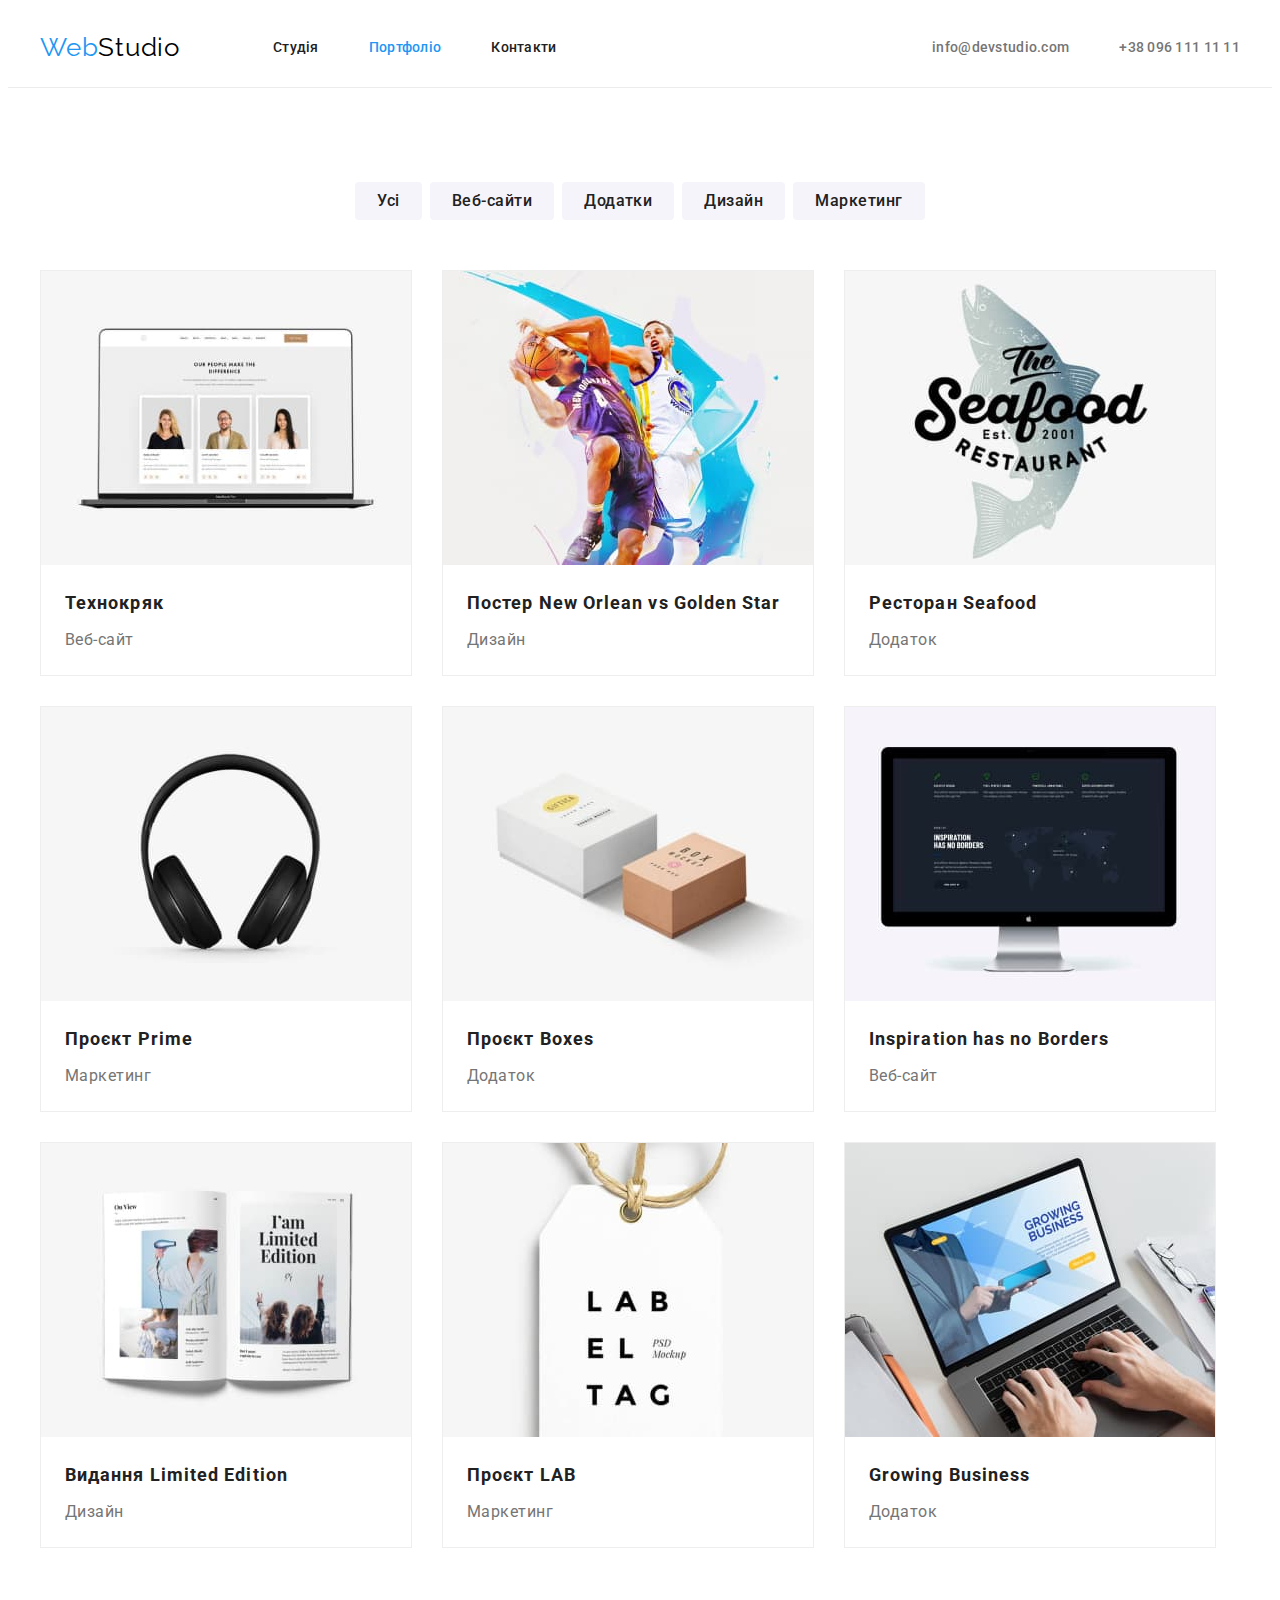
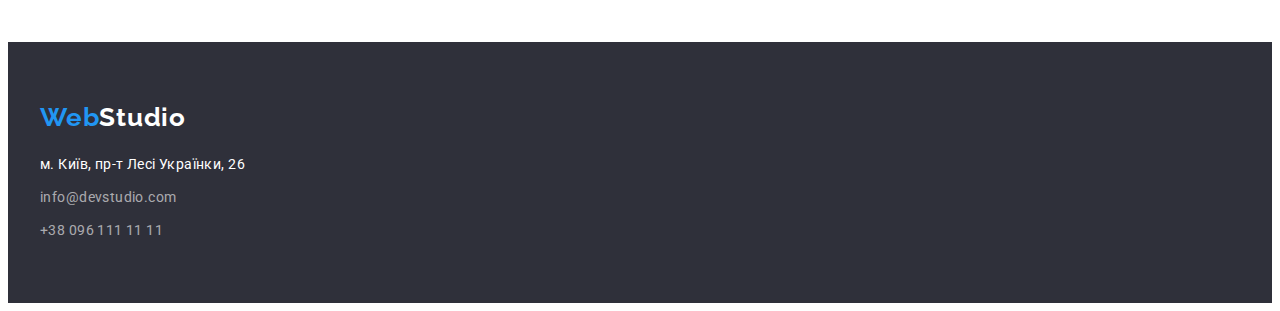
==== portfolio.html @ cc6347a6 "add" ====
<!DOCTYPE html>
<html lang="uk">

<head>
    <meta charset="UTF-8">
    <meta http-equiv="X-UA-Compatible" content="IE=edge">
    <meta name="viewport" content="width=device-width, initial-scale=1.0">
    <title>WebStudio</title>
    <link rel="preconnect" href="https://fonts.googleapis.com">
    <link rel="preconnect" href="https://fonts.gstatic.com" crossorigin>
    <link
        href="https://fonts.googleapis.com/css2?family=Raleway:wght@700;900&family=Roboto:wght@400;500;700;900&display=swap"
        rel="stylesheet">
    <link rel="stylesheet" href="https://cdnjs.cloudflare.com/ajax/libs/modern-normalize/1.1.0/modern-normalize.min.css"
        integrity="sha512-wpPYUAdjBVSE4KJnH1VR1HeZfpl1ub8YT/NKx4PuQ5NmX2tKuGu6U/JRp5y+Y8XG2tV+wKQpNHVUX03MfMFn9Q=="
        crossorigin="anonymous" referrerpolicy="no-referrer">
    <link rel="stylesheet" href="./css/styles.css">
</head>

<body>
    <header class="header">
        <div class="container header-container">
            <nav class="header-nav">
                <a class="header-logo" href="./index.html"><span class="web-logo">Web</span>Studio</a>
                <ul class="header-list">
                    <li class="header-item">
                        <a class="header-link" href="./index.html">Студія</a>
                    </li>
                    <li class="header-item">
                        <a class="header-link current" href="./portfolio.html">Портфоліо</a>
                    </li>
                    <li class="header-item">
                        <a class="header-link" href="">Контакти</a>
                    </li>
                </ul>
            </nav>
            <ul class="header-list header-connect">
                <li class="header-item">
                    <a class="header-contact" href="mailto:info@devstudio.com">info@devstudio.com</a>
                </li>
                <li class="header-item">
                    <a class="header-contact" href="tel:+380961111111">+38 096 111 11 11</a>
                </li>
            </ul>
        </div>
    </header>
    <main class="main">
        <section class="filter section">
            <div class="container">
                <h1 class="galery-title">Галерея наших проектів</h1>
                <ul class="filter-list">
                    <li class="filter-item">
                        <button class="filter-btn" type="button">Усі</button>
                    </li>
                    <li class="filter-item">
                        <button class="filter-btn" type="button">Веб-сайти</button>
                    </li>
                    <li class="filter-item">
                        <button class="filter-btn" type="button">Додатки</button>
                    </li>
                    <li class="filter-item">
                        <button class="filter-btn" type="button">Дизайн</button>
                    </li>
                    <li class="filter-item">
                        <button class="filter-btn" type="button">Маркетинг</button>
                    </li>
                </ul>
                <ul class="galery-list section-gap">
                    <li class="galery-item">
                        <img src="./images/tehno.jpg" alt="Сайт технокряк" width="370" height="294">
                        <div class="card-padding">
                            <h3 class="galery-card">Технокряк</h3>
                            <p class="galery-text">Веб-сайт</p>
                        </div>
                    </li>
                    <li class="galery-item">
                        <img src="./images/poster.jpg" alt="Дизайн постер" width="370" height="294">
                        <div class="card-padding">
                            <h3 class="galery-card">Постер New Orlean vs Golden Star</h3>
                            <p class="galery-text">Дизайн</p>
                        </div>
                    </li>
                    <li class="galery-item">
                        <img src="./images/restoran.jpg" alt="Додаток Ресторан" width="370" height="294">
                        <div class="card-padding">
                            <h3 class="galery-card">Ресторан Seafood</h3>
                            <p class="galery-text">Додаток</p>
                        </div>
                    </li>
                    <li class="galery-item">
                        <img src="./images/prime.jpg" alt="Маркетинг прайм" width="370" height="294">
                        <div class="card-padding">
                            <h3 class="galery-card">Проєкт Prime</h3>
                            <p class="galery-text">Маркетинг</p>
                        </div>
                    </li>
                    <li class="galery-item">
                        <img src="./images/boxes.jpg" alt="Додаток Бокс" width="370" height="294">
                        <div class="card-padding">
                            <h3 class="galery-card">Проєкт Boxes</h3>
                            <p class="galery-text">Додаток</p>
                        </div>
                    </li>
                    <li class="galery-item">
                        <img src="./images/inspiration.jpg" alt="Сайт без меж" width="370" height="294">
                        <div class="card-padding">
                            <h3 class="galery-card">Inspiration has no Borders</h3>
                            <p class="galery-text">Веб-сайт</p>
                        </div>
                    </li>
                    <li class="galery-item">
                        <img src="./images/limited.jpg" alt="Дизайн видання обмежена колекція" width="370" height="294">
                        <div class="card-padding">
                            <h3 class="galery-card">Видання Limited Edition</h3>
                            <p class="galery-text">Дизайн</p>
                        </div>
                    </li>
                    <li class="galery-item">
                        <img src="./images/lab.jpg" alt="Маркетинг прроекту ЛАБ" width="370" height="294">
                        <div class="card-padding">
                            <h3 class="galery-card">Проєкт LAB</h3>
                            <p class="galery-text">Маркетинг</p>
                        </div>
                    </li>
                    <li class="galery-item">
                        <img src="./images/business.jpg" alt="Бізнес додаток" width="370" height="294">
                        <div class="card-padding">
                            <h3 class="galery-card">Growing Business</h3>
                            <p class="galery-text">Додаток</p>
                        </div>
                    </li>
                </ul>
            </div>
        </section>
    </main>
    <footer class="footer">
        <div class="container">
            <a class="footer-logo" href="./index.html"><span class="web-logo">Web</span>Studio</a>
            <address class="footer-address">
                <ul class="footer-list">
                    <li class="footer-item">
                        <a class="footer-link" href="https://goo.gl/maps/CPtrU1FHBa2aNyZL9" target="_blank"
                            rel="noopener noreferrer nofollow">м. Київ, пр-т Лесі Українки, 26</a>
                    </li>
                    <li class="footer-item">
                        <a class="footer-contact" href="mailto:info@devstudio.com">info@devstudio.com</a>
                    </li>
                    <li class="footer-item">
                        <a class="footer-contact" href="tel:+380961111111">+38 096 111 11 11</a>
                    </li>
                </ul>
            </address>
        </div>
    </footer>
</body>

</html>
---- css/styles.css ----
:root {
  --most-text-color: #757575;
  --tittle-text-color: #212121;
  --logo-color: #000000;
  --secondary-link-color: #2196f3;
  --bcgnd-hero-color: #2f303a;
  --main-hero-color: #ffffff;
  --bcgnd-team-color: #f5f4fa;
  --bcgnd-color: #ffffff;
  --logo-footer-color: #ffffff;
  --filter-secondary-color: #f5f4fa;
  --filter-border-color: #eeeeee;
}

body {
  font-family: "Roboto", sans-serif;
  color: var(--most-text-color);
  background: var(--bcgnd-color);
  font-size: 14px;
}

/* Reset */
p,
h1,
h2,
h3,
h4,
h5,
h6 {
  margin: 0;
}
ul,
ol {
  margin: 0;
  padding-left: 0;
}
button {
  cursor: pointer;
}
address {
  font-style: normal;
}
img {
  display: block;
  max-width: 100%;
  height: auto;
}
/* Container */

.container {
  width: 1200px;
  padding-left: 15px;
  padding-right: 15px;
  margin: 0 auto;
}
/* Header */
.section-margin {
  margin-bottom: 94px;
}
.header {
  padding-top: 24px;
  padding-bottom: 24px;
  border-bottom: 1px solid #ececec;
}
.header-list {
  display: flex;
  gap: 50px;
}
.header-nav {
  display: flex;
  align-items: center;
}
.header-container {
  display: flex;
  align-items: center;
}

.header-connect {
  margin-left: auto;
}
.header-link,
.header-contact {
  text-decoration: none;
  color: var(--tittle-text-color);
  font-weight: 500;
  line-height: 1.14;
  letter-spacing: 0.02em;
}
.header-link {
  color: var(--tittle-text-color);
}
.header-contact {
  color: var(--most-text-color);
}

.header-logo {
  text-decoration: none;
  font-family: "Raleway";
  font-size: 26px;
  line-height: 1.19;
  letter-spacing: 0.03em;

  color: var(--logo-color);
  margin-right: 93px;
}
.web-logo {
  color: var(--secondary-link-color);
}

.header-item {
  list-style: none;
}

.header-contact:hover,
.header-contact:focus {
  color: var(--secondary-link-color);
}
.header-link:hover,
.header-link:focus {
  color: var(--secondary-link-color);
}
.current {
  color: var(--secondary-link-color);
}
/* Main */
/* Hero sections */
.section {
  padding-top: 94px;
  padding-bottom: 94px;
}
.hero {
  background: var(--bcgnd-hero-color);
  color: var(--main-hero-color);
  padding-top: 200px;
  padding-bottom: 200px;
}
.hero-title {
  width: 696px;
  font-weight: 900;
  font-size: 44px;
  line-height: 1.36;
  text-align: center;
  letter-spacing: 0.06em;
  text-transform: uppercase;
  margin-right: auto;
  margin-bottom: 30px;
  margin-left: auto;
}
.hero-btn {
  color: var(--main-hero-color);
  background-color: var(--secondary-link-color);
  font-family: inherit;
  font-weight: 700;
  font-size: 16px;
  line-height: 1.88;
  letter-spacing: 0.06em;
  box-shadow: 0px 4px 4px rgba(0, 0, 0, 0.15);
  border-radius: 4px;
  border: none;
  width: 216px;
  height: 50px;
  text-align: center;
  margin: 0 auto;
  display: block;
}
/* Features sections */
.section-gap {
  display: flex;
  gap: 30px;
}
.features-main-title {
  position: absolute;
  white-space: nowrap;
  width: 1px;
  height: 1px;
  overflow: hidden;
  border: 0;
  padding: 0;
  clip: rect(0 0 0 0);
  clip-path: inset(50%);
  margin: -1px;
}
.features-item {
  list-style: none;
  width: 270px;
}
.features-title {
  font-size: 14px;
  line-height: 1.14;
  letter-spacing: 0.03em;
  text-transform: uppercase;
  color: var(--tittle-text-color);
  margin-bottom: 10px;
}
.features-text {
  line-height: 1.71;
  letter-spacing: 0.03em;
}
.features {
  padding-bottom: 0;
}
/* Development sections */
.development {
}
.section-title {
  margin-bottom: 50px;
  font-size: 36px;
  line-height: 1.17;
  text-align: center;
  letter-spacing: 0.03em;
  color: var(--tittle-text-color);
}
.development-item {
  list-style: none;
}
/* Team sections */

.team {
  background: var(--bcgnd-team-color);
}
.team-img {
  margin-bottom: 30px;
}
.team-item {
  list-style: none;
  background: var(--bcgnd-color);
  box-shadow: 0px 1px 3px rgba(0, 0, 0, 0.12), 0px 1px 1px rgba(0, 0, 0, 0.14),
    0px 2px 1px rgba(0, 0, 0, 0.2);
  border-radius: 0px 0px 4px 4px;
  padding-bottom: 30px;
}
.team-name {
  font-weight: 500;
  font-size: 16px;
  line-height: 1.19;
  text-align: center;
  letter-spacing: 0.03em;
  color: var(--tittle-text-color);
  margin-bottom: 10px;
}
.team-text {
  font-size: 16px;
  line-height: 1.19;
  text-align: center;
  letter-spacing: 0.03em;
}
/* Footer */
.footer {
  background: var(--bcgnd-hero-color);
  padding-top: 60px;
  padding-bottom: 60px;
}

.footer-logo {
  text-decoration: none;
  font-family: "Raleway";
  font-weight: 700;
  font-size: 26px;
  line-height: 1.19;
  letter-spacing: 0.03em;
  color: var(--logo-footer-color);
  margin-bottom: 20px;
  display: block;
}
.footer-item {
  list-style: none;
}
.footer-item:not(:last-child) {
  margin-bottom: 9px;
}
.footer-link,
.footer-contact {
  text-decoration: none;
  line-height: 1.71;
  letter-spacing: 0.03em;
}
.footer-link {
  color: var(--main-hero-color);
}
.footer-contact {
  color: rgba(255, 255, 255, 0.6);
}
.footer-contact:hover,
.footer-contact:focus {
  color: var(--secondary-link-color);
}
/* Portfolio */
.filter-list {
  display: flex;
  margin-bottom: 50px;
  gap: 8px;
  justify-content: center;
}

.filter-item {
  list-style: none;
}
.filter-btn {
  font-family: inherit;
  font-weight: 500;
  font-size: 16px;
  line-height: 1.62;
  text-align: center;
  letter-spacing: 0.03em;
  color: var(--tittle-text-color);

  background: var(--filter-secondary-color);
  border-radius: 4px;
  border: none;
  cursor: pointer;

  padding: 6px 22px;
}
.filter-btn:focus,
.filter-btn:hover {
  color: var(--main-hero-color);

  background: var(--secondary-link-color);
  box-shadow: 0px 3px 1px rgba(0, 0, 0, 0.1), 0px 1px 2px rgba(0, 0, 0, 0.08),
    0px 2px 2px rgba(0, 0, 0, 0.12);
  border-radius: 4px;
  border: none;
}
.galery-title {
  position: absolute;
  white-space: nowrap;
  width: 1px;
  height: 1px;
  overflow: hidden;
  border: 0;
  padding: 0;
  clip: rect(0 0 0 0);
  clip-path: inset(50%);
  margin: -1px;
}
.galery-list {
  flex-wrap: wrap;
}
.card-padding {
  padding: 20px 24px;
}
.galery-item {
  width: 370px;
  list-style: none;
  border: 1px solid var(--filter-border-color);
}
.galery-card {
  font-size: 18px;
  line-height: 2;
  letter-spacing: 0.06em;

  color: var(--tittle-text-color);
  margin-bottom: 4px;
}
.galery-text {
  font-size: 16px;
  line-height: 1.88;
  letter-spacing: 0.03em;
}
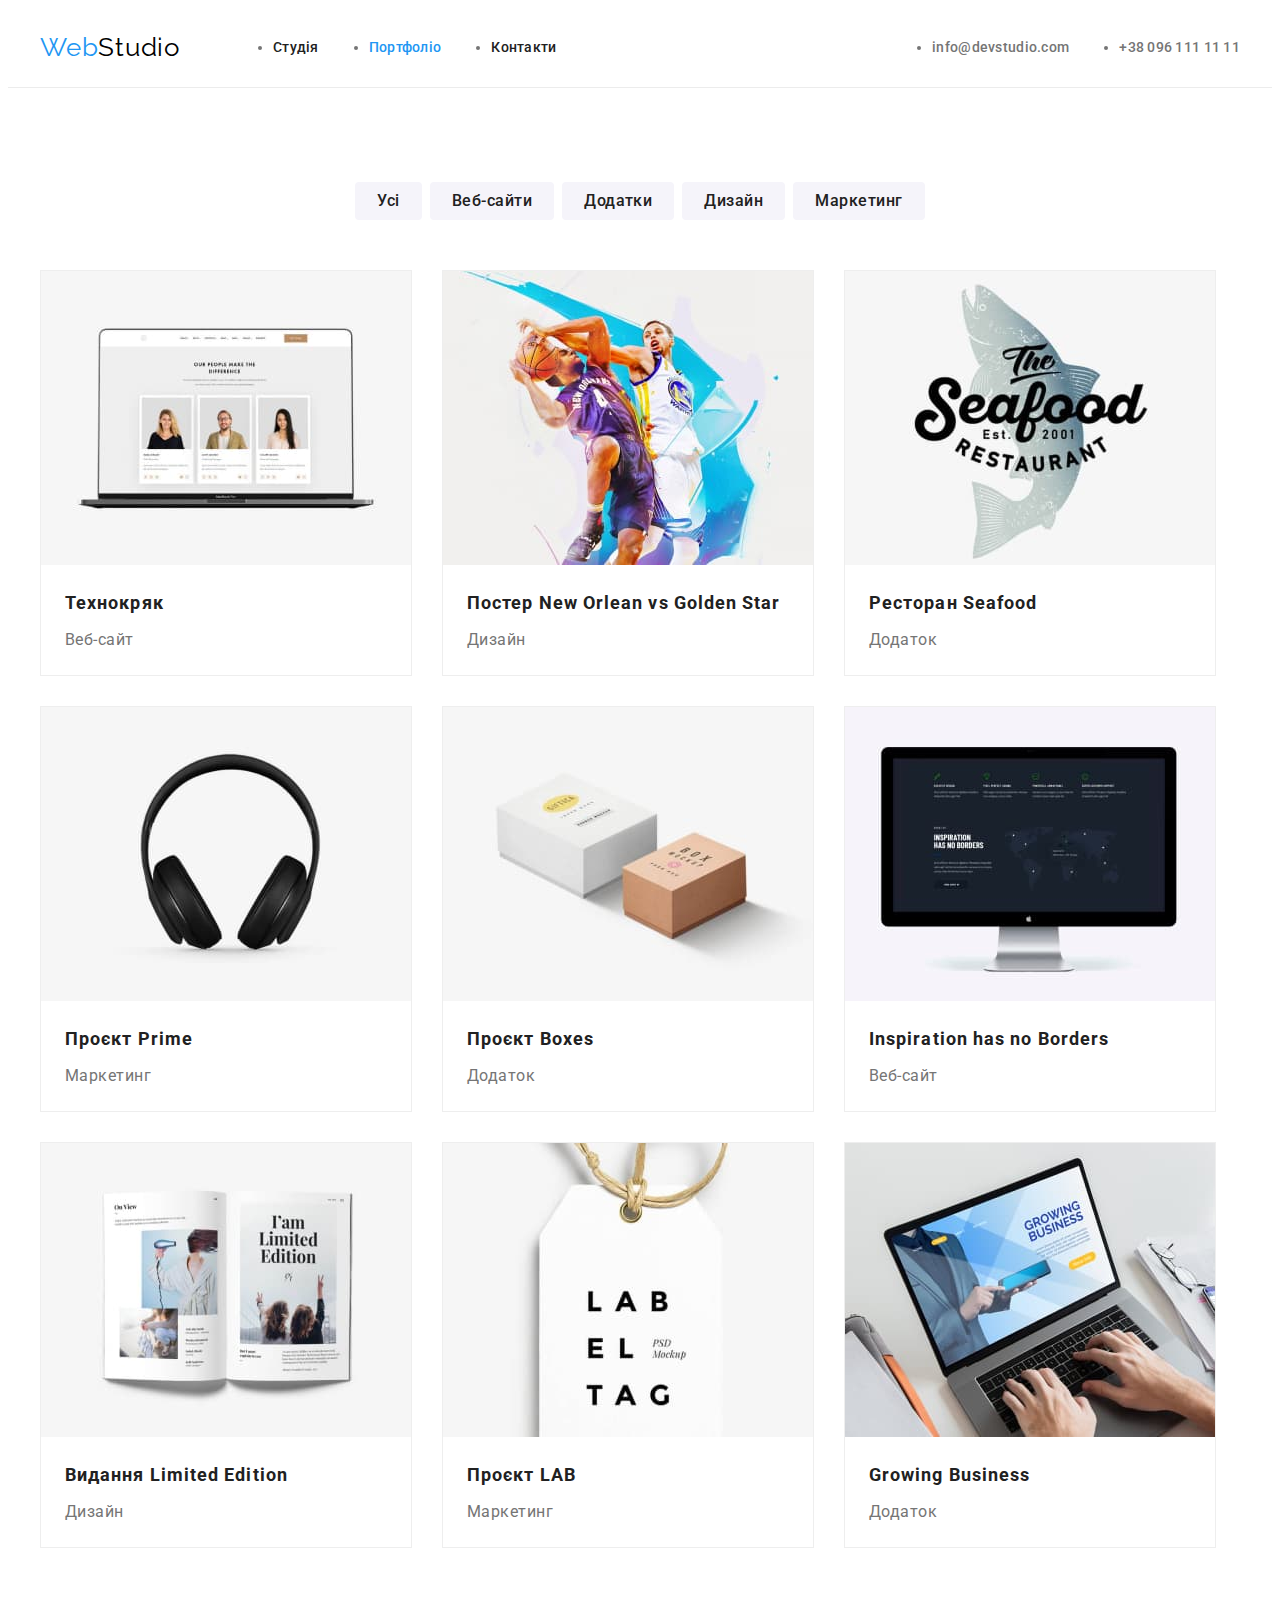
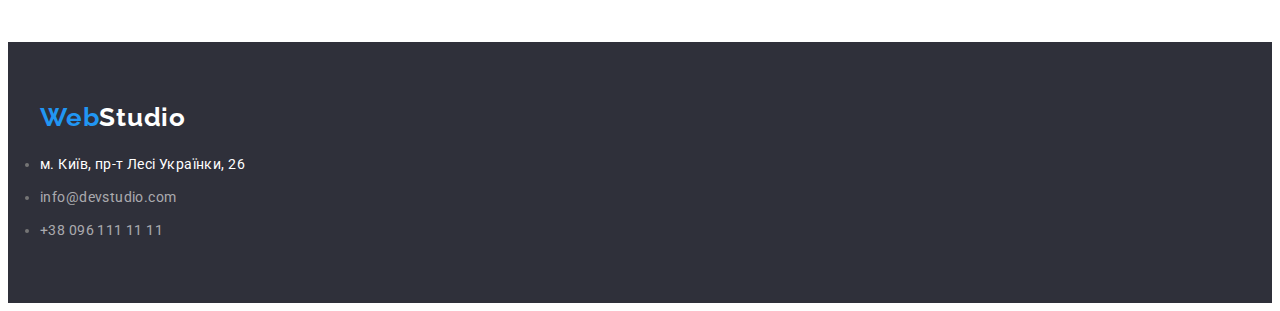
==== commit af5a06a1: "add social" ====
--- a/portfolio.html
+++ b/portfolio.html
@@ -49,80 +49,80 @@
             <div class="container">
                 <h1 class="galery-title">Галерея наших проектів</h1>
                 <ul class="filter-list">
-                    <li class="filter-item">
+                    <li class="filter-item list">
                         <button class="filter-btn" type="button">Усі</button>
                     </li>
-                    <li class="filter-item">
+                    <li class="filter-item list">
                         <button class="filter-btn" type="button">Веб-сайти</button>
                     </li>
-                    <li class="filter-item">
+                    <li class="filter-item list">
                         <button class="filter-btn" type="button">Додатки</button>
                     </li>
-                    <li class="filter-item">
+                    <li class="filter-item list">
                         <button class="filter-btn" type="button">Дизайн</button>
                     </li>
-                    <li class="filter-item">
+                    <li class="filter-item list">
                         <button class="filter-btn" type="button">Маркетинг</button>
                     </li>
                 </ul>
                 <ul class="galery-list section-gap">
-                    <li class="galery-item">
+                    <li class="galery-item list">
                         <img src="./images/tehno.jpg" alt="Сайт технокряк" width="370" height="294">
                         <div class="card-padding">
                             <h3 class="galery-card">Технокряк</h3>
                             <p class="galery-text">Веб-сайт</p>
                         </div>
                     </li>
-                    <li class="galery-item">
+                    <li class="galery-item list">
                         <img src="./images/poster.jpg" alt="Дизайн постер" width="370" height="294">
                         <div class="card-padding">
                             <h3 class="galery-card">Постер New Orlean vs Golden Star</h3>
                             <p class="galery-text">Дизайн</p>
                         </div>
                     </li>
-                    <li class="galery-item">
+                    <li class="galery-item list">
                         <img src="./images/restoran.jpg" alt="Додаток Ресторан" width="370" height="294">
                         <div class="card-padding">
                             <h3 class="galery-card">Ресторан Seafood</h3>
                             <p class="galery-text">Додаток</p>
                         </div>
                     </li>
-                    <li class="galery-item">
+                    <li class="galery-item list">
                         <img src="./images/prime.jpg" alt="Маркетинг прайм" width="370" height="294">
                         <div class="card-padding">
                             <h3 class="galery-card">Проєкт Prime</h3>
                             <p class="galery-text">Маркетинг</p>
                         </div>
                     </li>
-                    <li class="galery-item">
+                    <li class="galery-item list">
                         <img src="./images/boxes.jpg" alt="Додаток Бокс" width="370" height="294">
                         <div class="card-padding">
                             <h3 class="galery-card">Проєкт Boxes</h3>
                             <p class="galery-text">Додаток</p>
                         </div>
                     </li>
-                    <li class="galery-item">
+                    <li class="galery-item list">
                         <img src="./images/inspiration.jpg" alt="Сайт без меж" width="370" height="294">
                         <div class="card-padding">
                             <h3 class="galery-card">Inspiration has no Borders</h3>
                             <p class="galery-text">Веб-сайт</p>
                         </div>
                     </li>
-                    <li class="galery-item">
+                    <li class="galery-item list">
                         <img src="./images/limited.jpg" alt="Дизайн видання обмежена колекція" width="370" height="294">
                         <div class="card-padding">
                             <h3 class="galery-card">Видання Limited Edition</h3>
                             <p class="galery-text">Дизайн</p>
                         </div>
                     </li>
-                    <li class="galery-item">
+                    <li class="galery-item list">
                         <img src="./images/lab.jpg" alt="Маркетинг прроекту ЛАБ" width="370" height="294">
                         <div class="card-padding">
                             <h3 class="galery-card">Проєкт LAB</h3>
                             <p class="galery-text">Маркетинг</p>
                         </div>
                     </li>
-                    <li class="galery-item">
+                    <li class="galery-item list">
                         <img src="./images/business.jpg" alt="Бізнес додаток" width="370" height="294">
                         <div class="card-padding">
                             <h3 class="galery-card">Growing Business</h3>
--- a/css/styles.css
+++ b/css/styles.css
@@ -15,7 +15,7 @@
 body {
   font-family: "Roboto", sans-serif;
   color: var(--most-text-color);
-  background: var(--bcgnd-color);
+  background-color: var(--bcgnd-color);
   font-size: 14px;
 }
 
@@ -45,6 +45,9 @@
   max-width: 100%;
   height: auto;
 }
+.list {
+  list-style: none;
+}
 /* Container */
 
 .container {
@@ -92,7 +95,10 @@
 .header-contact {
   color: var(--most-text-color);
 }
-
+.header-icon {
+  margin-right: 10px;
+  fill: currentColor;
+}
 .header-logo {
   text-decoration: none;
   font-family: "Raleway";
@@ -107,13 +113,10 @@
   color: var(--secondary-link-color);
 }
 
-.header-item {
-  list-style: none;
-}
-
 .header-contact:hover,
 .header-contact:focus {
   color: var(--secondary-link-color);
+  fill: var(--secondary-link-color);
 }
 .header-link:hover,
 .header-link:focus {
@@ -129,10 +132,24 @@
   padding-bottom: 94px;
 }
 .hero {
-  background: var(--bcgnd-hero-color);
+  background-color: #c4c4c4;
   color: var(--main-hero-color);
   padding-top: 200px;
   padding-bottom: 200px;
+}
+.overlay {
+  max-width: 1600px;
+  height: 600px;
+  margin-left: auto;
+  margin-right: auto;
+  background-image: linear-gradient(
+      rgba(47, 48, 58, 0.4),
+      rgba(47, 48, 58, 0.4)
+    ),
+    url("../images/hero.jpg");
+  background-repeat: no-repeat;
+  background-size: contain;
+  background-position: center;
 }
 .hero-title {
   width: 696px;
@@ -180,8 +197,17 @@
   clip-path: inset(50%);
   margin: -1px;
 }
+.features-icon {
+  display: flex;
+  width: 270px;
+  height: 120px;
+  background-color: #f5f4fa;
+  border-radius: 4px;
+  margin-bottom: 30px;
+  padding: 25px 100px;
+}
+
 .features-item {
-  list-style: none;
   width: 270px;
 }
 .features-title {
@@ -210,20 +236,17 @@
   letter-spacing: 0.03em;
   color: var(--tittle-text-color);
 }
-.development-item {
-  list-style: none;
-}
+
 /* Team sections */
 
 .team {
-  background: var(--bcgnd-team-color);
+  background-color: var(--bcgnd-team-color);
 }
 .team-img {
   margin-bottom: 30px;
 }
 .team-item {
-  list-style: none;
-  background: var(--bcgnd-color);
+  background-color: var(--bcgnd-color);
   box-shadow: 0px 1px 3px rgba(0, 0, 0, 0.12), 0px 1px 1px rgba(0, 0, 0, 0.14),
     0px 2px 1px rgba(0, 0, 0, 0.2);
   border-radius: 0px 0px 4px 4px;
@@ -243,10 +266,39 @@
   line-height: 1.19;
   text-align: center;
   letter-spacing: 0.03em;
-}
+  margin-bottom: 16px;
+}
+.team-social-list {
+  display: flex;
+  align-items: center;
+  width: 206px;
+  column-gap: 10px;
+  margin: 0 auto;
+  cursor: pointer;
+}
+.team-link {
+  fill: #afb1b8;
+  padding: 12px 12px;
+}
+
+.team-link:hover,
+.team-link:focus {
+  fill: var(--main-hero-color);
+}
+.team-social-item:hover,
+.team-social-item:focus {
+  background-color: var(--secondary-link-color);
+}
+.team-social-item {
+  border-radius: 50%;
+  width: 44px;
+  height: 44px;
+  padding: 12px 12px;
+}
+
 /* Footer */
 .footer {
-  background: var(--bcgnd-hero-color);
+  background-color: var(--bcgnd-hero-color);
   padding-top: 60px;
   padding-bottom: 60px;
 }
@@ -262,9 +314,6 @@
   margin-bottom: 20px;
   display: block;
 }
-.footer-item {
-  list-style: none;
-}
 .footer-item:not(:last-child) {
   margin-bottom: 9px;
 }
@@ -292,9 +341,6 @@
   justify-content: center;
 }
 
-.filter-item {
-  list-style: none;
-}
 .filter-btn {
   font-family: inherit;
   font-weight: 500;
@@ -304,7 +350,7 @@
   letter-spacing: 0.03em;
   color: var(--tittle-text-color);
 
-  background: var(--filter-secondary-color);
+  background-color: var(--filter-secondary-color);
   border-radius: 4px;
   border: none;
   cursor: pointer;
@@ -315,7 +361,7 @@
 .filter-btn:hover {
   color: var(--main-hero-color);
 
-  background: var(--secondary-link-color);
+  background-color: var(--secondary-link-color);
   box-shadow: 0px 3px 1px rgba(0, 0, 0, 0.1), 0px 1px 2px rgba(0, 0, 0, 0.08),
     0px 2px 2px rgba(0, 0, 0, 0.12);
   border-radius: 4px;
@@ -341,7 +387,6 @@
 }
 .galery-item {
   width: 370px;
-  list-style: none;
   border: 1px solid var(--filter-border-color);
 }
 .galery-card {
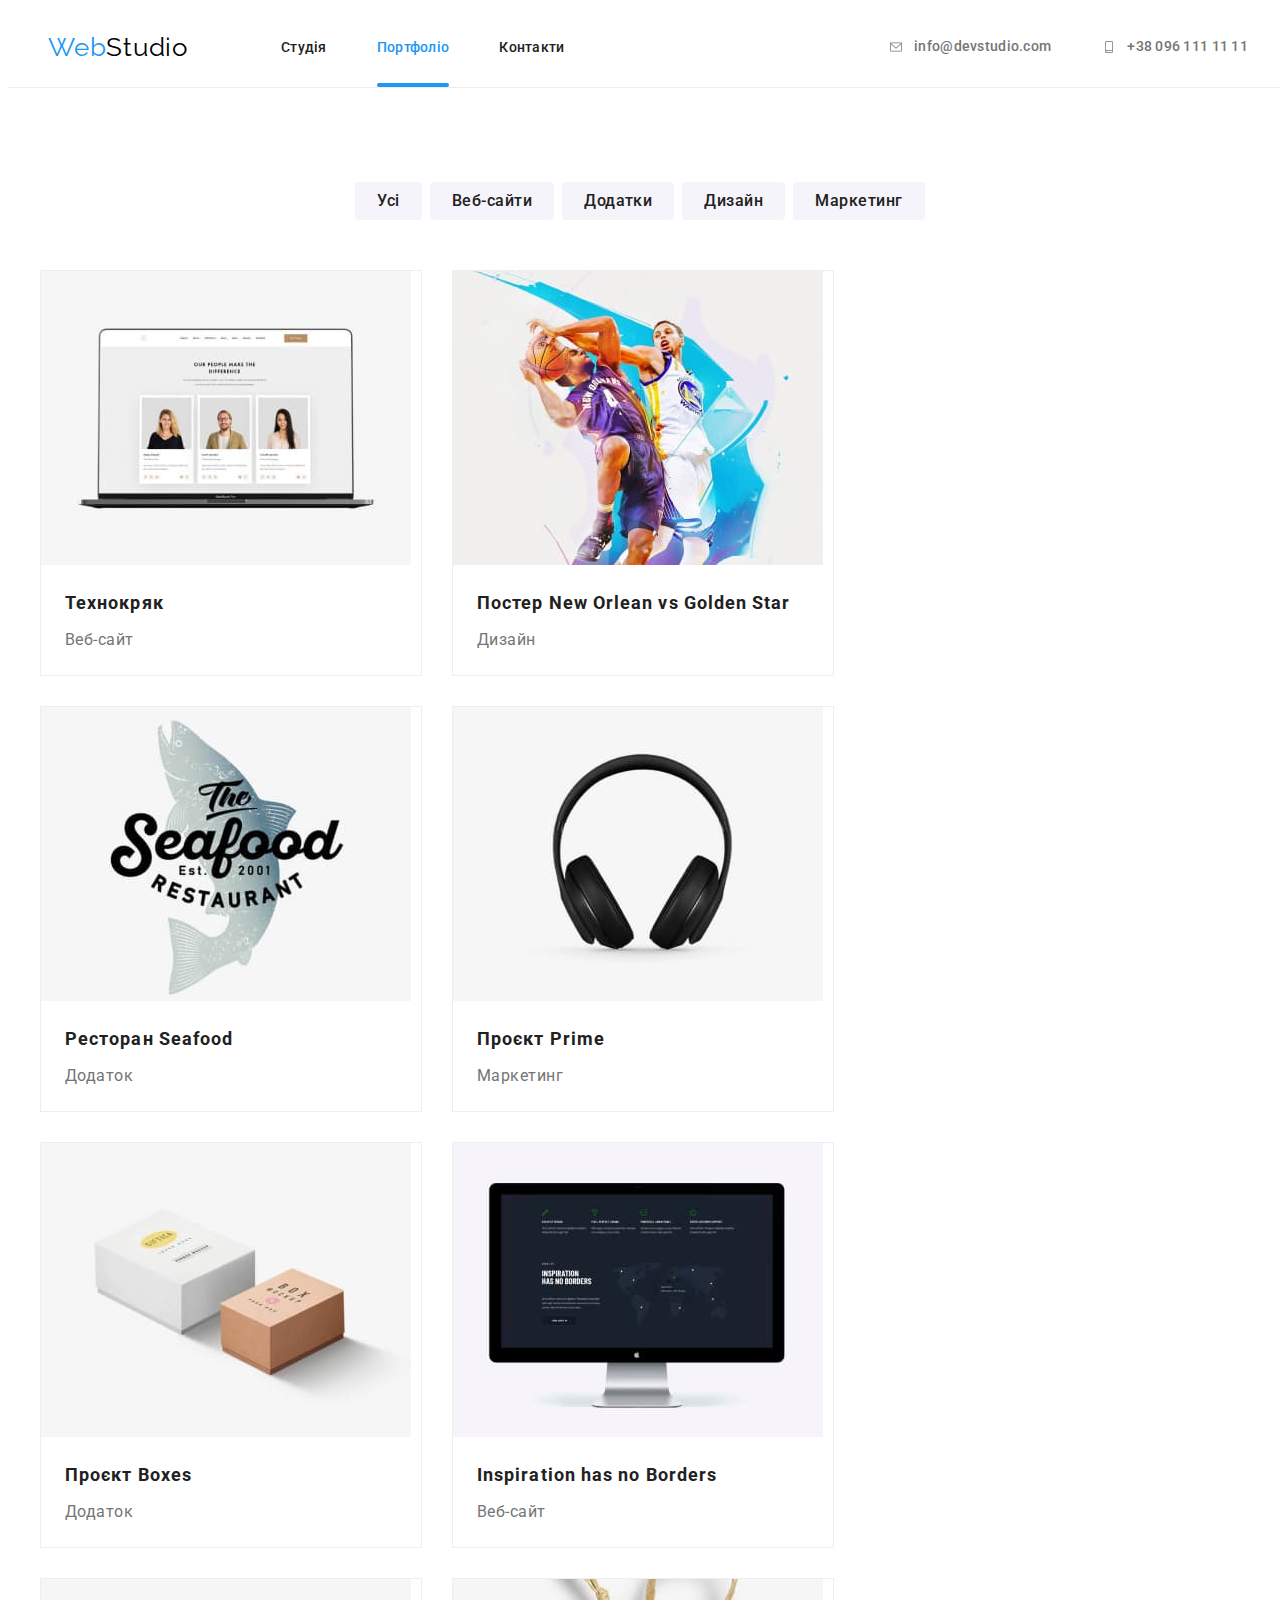
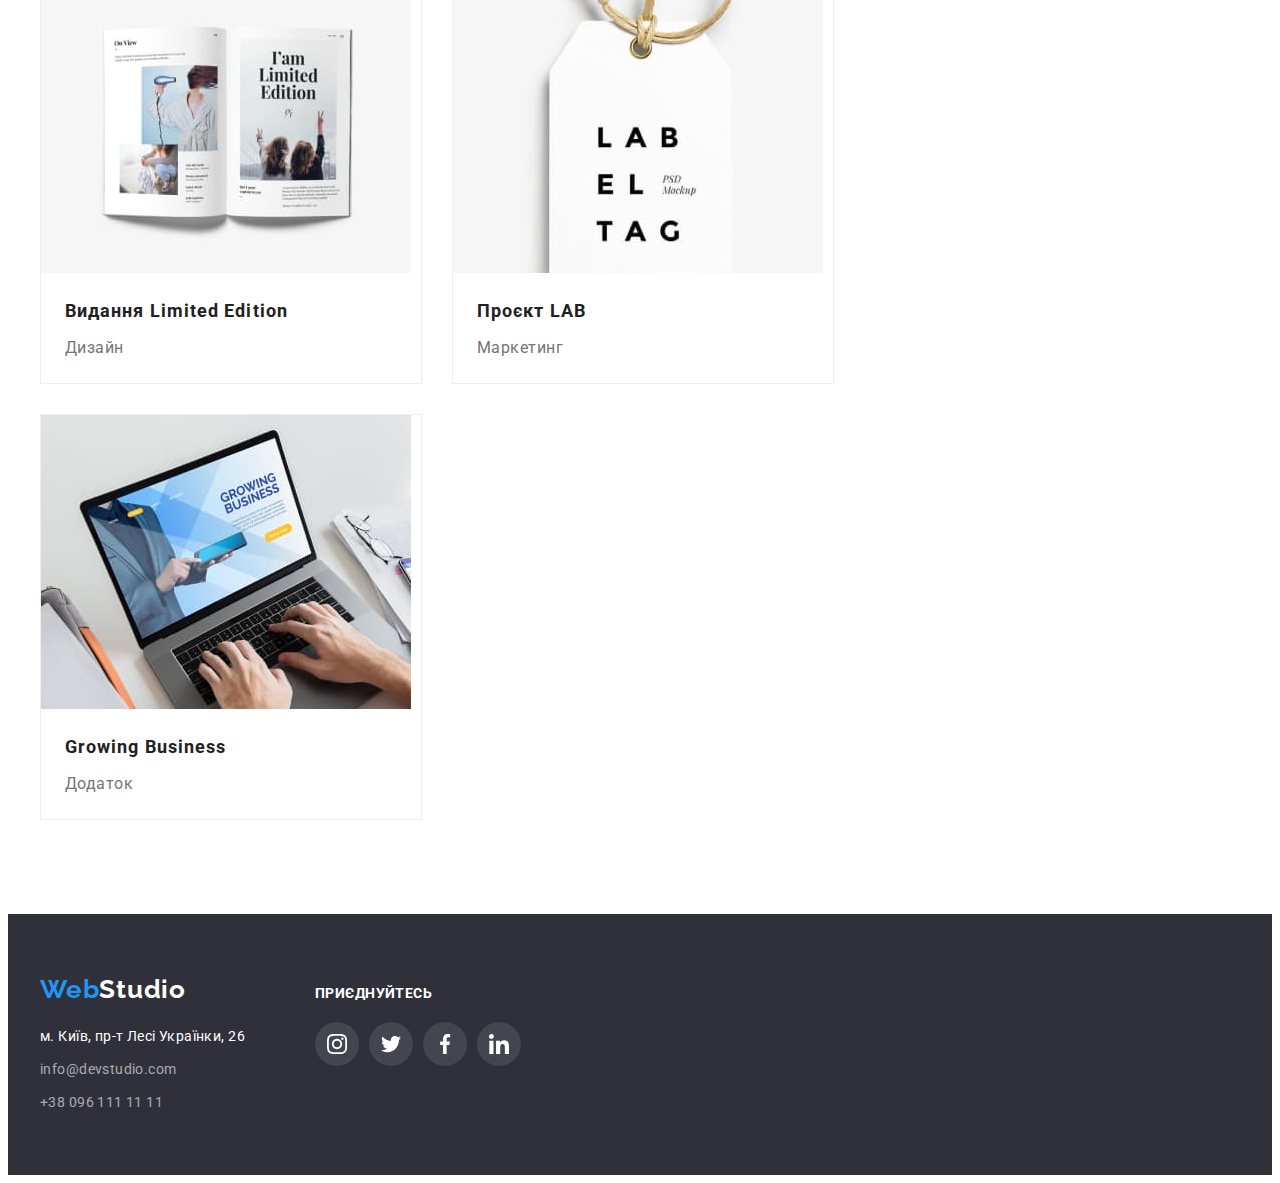
==== commit 03ae8849: "add animation" ====
--- a/portfolio.html
+++ b/portfolio.html
@@ -23,23 +23,29 @@
             <nav class="header-nav">
                 <a class="header-logo" href="./index.html"><span class="web-logo">Web</span>Studio</a>
                 <ul class="header-list">
-                    <li class="header-item">
+                    <li class="header-item list">
                         <a class="header-link" href="./index.html">Студія</a>
                     </li>
-                    <li class="header-item">
+                    <li class="header-item list">
                         <a class="header-link current" href="./portfolio.html">Портфоліо</a>
                     </li>
-                    <li class="header-item">
+                    <li class="header-item list">
                         <a class="header-link" href="">Контакти</a>
                     </li>
                 </ul>
             </nav>
             <ul class="header-list header-connect">
-                <li class="header-item">
-                    <a class="header-contact" href="mailto:info@devstudio.com">info@devstudio.com</a>
+                <li class="header-item list">
+                    <a class="header-contact header-container" href="mailto:info@devstudio.com"><svg class="header-icon"
+                            width="16" height="12">
+                            <use href="./images/icons.svg#envelope"></use>
+                        </svg>info@devstudio.com</a>
                 </li>
-                <li class="header-item">
-                    <a class="header-contact" href="tel:+380961111111">+38 096 111 11 11</a>
+                <li class="header-item list">
+                    <a class="header-contact header-container" href="tel:+380961111111"><svg class="header-icon"
+                            width="16" height="12">
+                            <use href="./images/icons.svg#smartphone"></use>
+                        </svg>+38 096 111 11 11</a>
                 </li>
             </ul>
         </div>
@@ -67,89 +73,211 @@
                 </ul>
                 <ul class="galery-list section-gap">
                     <li class="galery-item list">
-                        <img src="./images/tehno.jpg" alt="Сайт технокряк" width="370" height="294">
-                        <div class="card-padding">
-                            <h3 class="galery-card">Технокряк</h3>
-                            <p class="galery-text">Веб-сайт</p>
-                        </div>
-                    </li>
-                    <li class="galery-item list">
-                        <img src="./images/poster.jpg" alt="Дизайн постер" width="370" height="294">
-                        <div class="card-padding">
-                            <h3 class="galery-card">Постер New Orlean vs Golden Star</h3>
-                            <p class="galery-text">Дизайн</p>
-                        </div>
-                    </li>
-                    <li class="galery-item list">
-                        <img src="./images/restoran.jpg" alt="Додаток Ресторан" width="370" height="294">
-                        <div class="card-padding">
-                            <h3 class="galery-card">Ресторан Seafood</h3>
-                            <p class="galery-text">Додаток</p>
-                        </div>
-                    </li>
-                    <li class="galery-item list">
-                        <img src="./images/prime.jpg" alt="Маркетинг прайм" width="370" height="294">
-                        <div class="card-padding">
-                            <h3 class="galery-card">Проєкт Prime</h3>
-                            <p class="galery-text">Маркетинг</p>
-                        </div>
-                    </li>
-                    <li class="galery-item list">
-                        <img src="./images/boxes.jpg" alt="Додаток Бокс" width="370" height="294">
-                        <div class="card-padding">
-                            <h3 class="galery-card">Проєкт Boxes</h3>
-                            <p class="galery-text">Додаток</p>
-                        </div>
-                    </li>
-                    <li class="galery-item list">
-                        <img src="./images/inspiration.jpg" alt="Сайт без меж" width="370" height="294">
-                        <div class="card-padding">
-                            <h3 class="galery-card">Inspiration has no Borders</h3>
-                            <p class="galery-text">Веб-сайт</p>
-                        </div>
-                    </li>
-                    <li class="galery-item list">
-                        <img src="./images/limited.jpg" alt="Дизайн видання обмежена колекція" width="370" height="294">
-                        <div class="card-padding">
-                            <h3 class="galery-card">Видання Limited Edition</h3>
-                            <p class="galery-text">Дизайн</p>
-                        </div>
-                    </li>
-                    <li class="galery-item list">
-                        <img src="./images/lab.jpg" alt="Маркетинг прроекту ЛАБ" width="370" height="294">
-                        <div class="card-padding">
-                            <h3 class="galery-card">Проєкт LAB</h3>
-                            <p class="galery-text">Маркетинг</p>
-                        </div>
-                    </li>
-                    <li class="galery-item list">
-                        <img src="./images/business.jpg" alt="Бізнес додаток" width="370" height="294">
-                        <div class="card-padding">
-                            <h3 class="galery-card">Growing Business</h3>
-                            <p class="galery-text">Додаток</p>
-                        </div>
+                        <a href="" class="galary-link">
+                            <div class="galary-text-wrap">
+                                <img src="./images/tehno.jpg" alt="Сайт технокряк" width="370" height="294">
+                                <p class="galery-text">
+                                    Ресурс пропонує комплексні пропозиції з різним рівнем функціоналу та сервісів. Все
+                                    це
+                                    дозволить відвідувачу отримати
+                                    вичерпні відомості про компанію чи приватну особу.
+                                </p>
+                            </div>
+                            <div class="card-padding">
+                                <h2 class="galery-card">Технокряк</h2>
+                                <p class="galery-tittle">Веб-сайт</p>
+                            </div>
+                        </a>
+                    </li>
+                    <li class="galery-item list">
+                        <a href="" class="galary-link">
+                            <div class="galary-text-wrap">
+                                <img src="./images/poster.jpg" alt="Дизайн постер" width="370" height="294">
+                                <p class="galery-text">
+                                    Ресурс пропонує комплексні пропозиції з різним рівнем функціоналу та сервісів. Все
+                                    це
+                                    дозволить відвідувачу отримати
+                                    вичерпні відомості про компанію чи приватну особу.
+                                </p>
+                            </div>
+                            <div class="card-padding">
+                                <h2 class="galery-card">Постер New Orlean vs Golden Star</h2>
+                                <p class="galery-tittle">Дизайн</p>
+                            </div>
+                        </a>
+                    </li>
+                    <li class="galery-item list">
+                        <a href="" class="galary-link">
+                            <div class="galary-text-wrap">
+                                <img src="./images/restoran.jpg" alt="Додаток Ресторан" width="370" height="294">
+                                <p class="galery-text">
+                                    Ресурс пропонує комплексні пропозиції з різним рівнем функціоналу та сервісів. Все
+                                    це
+                                    дозволить відвідувачу отримати
+                                    вичерпні відомості про компанію чи приватну особу.
+                                </p>
+                            </div>
+                            <div class="card-padding">
+                                <h2 class="galery-card">Ресторан Seafood</h2>
+                                <p class="galery-tittle">Додаток</p>
+                            </div>
+                        </a>
+                    </li>
+                    <li class="galery-item list">
+                        <a href="" class="galary-link">
+                            <div class="galary-text-wrap">
+                                <img src="./images/prime.jpg" alt="Маркетинг прайм" width="370" height="294">
+                                <p class="galery-text">
+                                    Ресурс пропонує комплексні пропозиції з різним рівнем функціоналу та сервісів. Все
+                                    це
+                                    дозволить відвідувачу отримати
+                                    вичерпні відомості про компанію чи приватну особу.
+                                </p>
+                            </div>
+                            <div class="card-padding">
+                                <h2 class="galery-card">Проєкт Prime</h2>
+                                <p class="galery-tittle">Маркетинг</p>
+                            </div>
+                        </a>
+                    </li>
+                    <li class="galery-item list">
+                        <a href="" class="galary-link">
+                            <div class="galary-text-wrap">
+                                <img src="./images/boxes.jpg" alt="Додаток Бокс" width="370" height="294">
+                                <p class="galery-text">
+                                    Ресурс пропонує комплексні пропозиції з різним рівнем функціоналу та сервісів. Все
+                                    це
+                                    дозволить відвідувачу отримати
+                                    вичерпні відомості про компанію чи приватну особу.
+                                </p>
+                            </div>
+                            <div class="card-padding">
+                                <h2 class="galery-card">Проєкт Boxes</h2>
+                                <p class="galery-tittle">Додаток</p>
+                            </div>
+                        </a>
+                    </li>
+                    <li class="galery-item list">
+                        <a href="" class="galary-link">
+                            <div class="galary-text-wrap">
+                                <img src="./images/inspiration.jpg" alt="Сайт без меж" width="370" height="294">
+                                <p class="galery-text">
+                                    Ресурс пропонує комплексні пропозиції з різним рівнем функціоналу та сервісів. Все
+                                    це
+                                    дозволить відвідувачу отримати
+                                    вичерпні відомості про компанію чи приватну особу.
+                                </p>
+                            </div>
+                            <div class="card-padding">
+                                <h2 class="galery-card">Inspiration has no Borders</h2>
+                                <p class="galery-tittle">Веб-сайт</p>
+                            </div>
+                        </a>
+                    </li>
+                    <li class="galery-item list">
+                        <a href="" class="galary-link">
+                            <div class="galary-text-wrap">
+                                <img src="./images/limited.jpg" alt="Дизайн видання обмежена колекція" width="370"
+                                    height="294">
+                                <p class="galery-text">
+                                    Ресурс пропонує комплексні пропозиції з різним рівнем функціоналу та сервісів. Все
+                                    це
+                                    дозволить відвідувачу отримати
+                                    вичерпні відомості про компанію чи приватну особу.
+                                </p>
+                            </div>
+                            <div class="card-padding">
+                                <h2 class="galery-card">Видання Limited Edition</h2>
+                                <p class="galery-tittle">Дизайн</p>
+                            </div>
+                        </a>
+                    </li>
+                    <li class="galery-item list">
+                        <a href="" class="galary-link">
+                            <div class="galary-text-wrap">
+                                <img src="./images/lab.jpg" alt="Маркетинг прроекту ЛАБ" width="370" height="294">
+                                <p class="galery-text">
+                                    Ресурс пропонує комплексні пропозиції з різним рівнем функціоналу та сервісів. Все
+                                    це
+                                    дозволить відвідувачу отримати
+                                    вичерпні відомості про компанію чи приватну особу.
+                                </p>
+                            </div>
+                            <div class="card-padding">
+                                <h2 class="galery-card">Проєкт LAB</h2>
+                                <p class="galery-tittle">Маркетинг</p>
+                            </div>
+                        </a>
+                    </li>
+                    <li class="galery-item list">
+                        <a href="" class="galary-link">
+                            <div class="galary-text-wrap">
+                                <img src="./images/business.jpg" alt="Бізнес додаток" width="370" height="294">
+                                <p class="galery-text">
+                                    Ресурс пропонує комплексні пропозиції з різним рівнем функціоналу та сервісів. Все
+                                    це
+                                    дозволить відвідувачу отримати
+                                    вичерпні відомості про компанію чи приватну особу.
+                                </p>
+                            </div>
+                            <div class="card-padding">
+                                <h2 class="galery-card">Growing Business</h2>
+                                <p class="galery-tittle">Додаток</p>
+                            </div>
+                        </a>
                     </li>
                 </ul>
             </div>
         </section>
     </main>
     <footer class="footer">
-        <div class="container">
-            <a class="footer-logo" href="./index.html"><span class="web-logo">Web</span>Studio</a>
-            <address class="footer-address">
-                <ul class="footer-list">
-                    <li class="footer-item">
-                        <a class="footer-link" href="https://goo.gl/maps/CPtrU1FHBa2aNyZL9" target="_blank"
-                            rel="noopener noreferrer nofollow">м. Київ, пр-т Лесі Українки, 26</a>
-                    </li>
-                    <li class="footer-item">
-                        <a class="footer-contact" href="mailto:info@devstudio.com">info@devstudio.com</a>
-                    </li>
-                    <li class="footer-item">
-                        <a class="footer-contact" href="tel:+380961111111">+38 096 111 11 11</a>
-                    </li>
-                </ul>
-            </address>
+        <div class="footer-container container">
+            <div class="footer-adress-container">
+                <a class="footer-logo" href="./index.html"><span class="web-logo">Web</span>Studio</a>
+                <address class="footer-address">
+                    <ul class="footer-list">
+                        <li class="footer-item list">
+                            <a class="footer-link" href="https://goo.gl/maps/CPtrU1FHBa2aNyZL9" target="_blank"
+                                rel="noopener noreferrer nofollow">м. Київ, пр-т Лесі Українки, 26</a>
+                        </li>
+                        <li class="footer-item list">
+                            <a class="footer-contact" href="mailto:info@devstudio.com">info@devstudio.com</a>
+                        </li>
+                        <li class="footer-item list">
+                            <a class="footer-contact" href="tel:+380961111111">+38 096 111 11 11</a>
+                        </li>
+                    </ul>
+                </address>
+            </div>
+            <div class="footer-social">
+                <h3 class="footer-social-tittle">Приєднуйтесь</h3>
+                <ul class="footer-social-list">
+                    <li class="footer-social-item list">
+                        <a class="footer-social-link" href="" target="_blank" rel="noopener noreferrer nofollow">
+                            <svg class="footer-social-icon" width="20" height="20">
+                                <use href="./images/icons.svg#instagram"></use>
+                            </svg></a>
+                    </li>
+                    <li class="footer-social-item list">
+                        <a class="footer-social-link" href="" target="_blank" rel="noopener noreferrer nofollow">
+                            <svg class="footer-social-icon" width="20" height="20">
+                                <use href="./images/icons.svg#twitter"></use>
+                            </svg></a>
+                    </li>
+                    <li class="footer-social-item list">
+                        <a class="footer-social-link" href="" target="_blank" rel="noopener noreferrer nofollow">
+                            <svg class="footer-social-icon" width="20" height="20">
+                                <use href="./images/icons.svg#facebook"></use>
+                            </svg></a>
+                    </li>
+                    <li class="footer-social-item list">
+                        <a class="footer-social-link" href="" target="_blank" rel="noopener noreferrer nofollow">
+                            <svg class="footer-social-icon" width="20" height="20">
+                                <use href="./images/icons.svg#linkedin"></use>
+                            </svg></a>
+                    </li>
+                </ul>
+            </div>
         </div>
     </footer>
 </body>
--- a/css/styles.css
+++ b/css/styles.css
@@ -10,6 +10,9 @@
   --logo-footer-color: #ffffff;
   --filter-secondary-color: #f5f4fa;
   --filter-border-color: #eeeeee;
+  --svg-main-color: #afb1b8;
+  --timing-function: cubic-bezier(0.4, 0, 0.2, 1);
+  --time-delay: 250ms;
 }
 
 body {
@@ -64,6 +67,10 @@
   padding-top: 24px;
   padding-bottom: 24px;
   border-bottom: 1px solid #ececec;
+  position: fixed;
+  width: 100%;
+  background-color: var(--bcgnd-color);
+  z-index: 1;
 }
 .header-list {
   display: flex;
@@ -88,12 +95,14 @@
   font-weight: 500;
   line-height: 1.14;
   letter-spacing: 0.02em;
+  position: relative;
 }
 .header-link {
   color: var(--tittle-text-color);
 }
 .header-contact {
   color: var(--most-text-color);
+  transition: color var(--time-delay) var(--timing-function);
 }
 .header-icon {
   margin-right: 10px;
@@ -105,7 +114,6 @@
   font-size: 26px;
   line-height: 1.19;
   letter-spacing: 0.03em;
-
   color: var(--logo-color);
   margin-right: 93px;
 }
@@ -116,7 +124,6 @@
 .header-contact:hover,
 .header-contact:focus {
   color: var(--secondary-link-color);
-  fill: var(--secondary-link-color);
 }
 .header-link:hover,
 .header-link:focus {
@@ -125,7 +132,57 @@
 .current {
   color: var(--secondary-link-color);
 }
+.current::before {
+  content: "";
+  display: block;
+  width: 100%;
+  height: 4px;
+  border-radius: 2px;
+  background-color: var(--secondary-link-color);
+  position: absolute;
+  bottom: -32.5px;
+}
+
+.header-contact::after,
+.header-contact::after {
+  content: "";
+  display: block;
+  width: 100%;
+  height: 4px;
+  border-radius: 2px;
+  background-color: var(--secondary-link-color);
+  position: absolute;
+  bottom: -32.5px;
+  transform: scaleX(0);
+  transition: transform var(--time-delay) var(--timing-function);
+}
+
+.header-link::after,
+.header-link::after {
+  content: "";
+  display: block;
+  width: 100%;
+  height: 4px;
+  border-radius: 2px;
+  background-color: var(--secondary-link-color);
+  position: absolute;
+  bottom: -32.5px;
+  transform: scaleX(0);
+  transition: transform var(--time-delay) var(--timing-function);
+}
+
+.header-contact:hover::after,
+.header-contact:focus::after {
+  transform: scaleX(1);
+}
+.header-link:hover::after,
+.header-link:focus::after {
+  transform: scaleX(1);
+}
 /* Main */
+.main {
+  padding-top: 80px;
+}
 /* Hero sections */
 .section {
   padding-top: 94px;
@@ -148,7 +205,7 @@
     ),
     url("../images/hero.jpg");
   background-repeat: no-repeat;
-  background-size: contain;
+  background-size: cover;
   background-position: center;
 }
 .hero-title {
@@ -204,7 +261,8 @@
   background-color: #f5f4fa;
   border-radius: 4px;
   margin-bottom: 30px;
-  padding: 25px 100px;
+  align-items: center;
+  justify-content: center;
 }
 
 .features-item {
@@ -226,7 +284,25 @@
   padding-bottom: 0;
 }
 /* Development sections */
-.development {
+.development-item {
+  position: relative;
+}
+.development-tittle {
+  padding-top: 27px;
+  padding-bottom: 27px;
+  font-size: 14px;
+  line-height: 1.14;
+  letter-spacing: 0.03em;
+  text-transform: uppercase;
+  color: var(--bcgnd-color);
+  text-align: center;
+}
+.development-wrapper {
+  position: absolute;
+  bottom: 0;
+  width: 370px;
+  height: 70px;
+  background-color: rgba(47, 48, 58, 0.8);
 }
 .section-title {
   margin-bottom: 50px;
@@ -272,28 +348,60 @@
   display: flex;
   align-items: center;
   width: 206px;
-  column-gap: 10px;
+  gap: 10px;
   margin: 0 auto;
-  cursor: pointer;
-}
-.team-link {
-  fill: #afb1b8;
-  padding: 12px 12px;
-}
-
-.team-link:hover,
-.team-link:focus {
-  fill: var(--main-hero-color);
-}
-.team-social-item:hover,
-.team-social-item:focus {
-  background-color: var(--secondary-link-color);
-}
+}
+
 .team-social-item {
-  border-radius: 50%;
   width: 44px;
   height: 44px;
-  padding: 12px 12px;
+}
+.team-social-link {
+  border-radius: 50%;
+  width: 100%;
+  height: 100%;
+  display: flex;
+  align-items: center;
+  justify-content: center;
+  color: var(--svg-main-color);
+  transition: background-color var(--time-delay) var(--timing-function);
+}
+.team-social-icon {
+  fill: currentColor;
+  transition: fill var(--time-delay) var(--timing-function);
+}
+.team-social-link:hover,
+.team-social-link:focus {
+  background-color: var(--secondary-link-color);
+  color: var(--bcgnd-color);
+}
+
+/* Clients */
+
+.clients-link {
+  width: 100%;
+  height: 100%;
+  display: flex;
+  align-items: center;
+  justify-content: center;
+  color: var(--svg-main-color);
+  border: 1px solid #afb1b8;
+  border-radius: 4px;
+  transition: color var(--time-delay) var(--timing-function),
+    border var(--time-delay) var(--timing-function);
+}
+.clients-icon {
+  transition: fill var(--time-delay) var(--timing-function);
+  fill: currentColor;
+}
+.clients-link:hover,
+.clients-link:focus {
+  color: var(--secondary-link-color);
+  border: 1px solid var(--secondary-link-color);
+}
+.clients-item {
+  width: calc((100% - 150px) / 6);
+  height: 92px;
 }
 
 /* Footer */
@@ -333,6 +441,106 @@
 .footer-contact:focus {
   color: var(--secondary-link-color);
 }
+.footer-container {
+  display: flex;
+  align-items: baseline;
+}
+.footer-adress-container {
+  margin-right: 70px;
+}
+
+.footer-social-list {
+  display: flex;
+  align-items: center;
+  width: 206px;
+  gap: 10px;
+  margin: 0 auto;
+}
+
+.footer-social-item {
+  width: 44px;
+  height: 44px;
+}
+.footer-social-link {
+  border-radius: 50%;
+  width: 100%;
+  height: 100%;
+  display: flex;
+  align-items: center;
+  justify-content: center;
+  background-color: rgba(255, 255, 255, 0.1);
+  transition: background-color var(--time-delay) var(--timing-function);
+}
+.footer-social-link:hover,
+.footer-social-link:focus {
+  background-color: var(--secondary-link-color);
+}
+.footer-social-icon {
+  fill: var(--bcgnd-color);
+}
+.footer-social-tittle {
+  font-size: 14px;
+  line-height: 1.14;
+  letter-spacing: 0.03em;
+  text-transform: uppercase;
+  color: var(--bcgnd-color);
+  margin-bottom: 20px;
+}
+
+/* Modal window */
+
+.backdrop {
+  position: fixed;
+  top: 0;
+  width: 100%;
+  height: 100%;
+  background-color: rgba(0, 0, 0, 0.2);
+  transition: opacity var(--time-delay) var(--timing-function),
+    visibility var(--time-delay) var(--timing-function);
+}
+
+.modal {
+  width: 528px;
+  min-height: 581px;
+  background-color: var(--bcgnd-color);
+  box-shadow: 0px 1px 3px rgba(0, 0, 0, 0.12), 0px 1px 1px rgba(0, 0, 0, 0.14),
+    0px 2px 1px rgba(0, 0, 0, 0.2);
+  border-radius: 4px;
+  position: absolute;
+  top: 50%;
+  left: 50%;
+  transform: translate(-50%, -50%);
+  transition: transform var(--time-delay) var(--timing-function);
+}
+
+.backdrop.is-hidden .modal {
+  transform: translate(-50%, -50%) scaley(0) rotate(-180deg);
+}
+.modal-close {
+  position: absolute;
+  top: 8px;
+  right: 8px;
+  width: 30px;
+  height: 30px;
+  background-color: transparent;
+  border-radius: 50%;
+  border: 1px solid rgba(0, 0, 0, 0.1);
+  display: flex;
+  justify-content: center;
+  align-items: center;
+  fill: var(--logo-color);
+  transition: fill var(--time-delay) var(--timing-function);
+}
+.modal-close:hover,
+.modal-close:focus {
+  fill: var(--secondary-link-color);
+}
+.backdrop.is-hidden {
+  opacity: 0;
+  pointer-events: none;
+  visibility: hidden;
+}
+
 /* Portfolio */
 .filter-list {
   display: flex;
@@ -349,24 +557,25 @@
   text-align: center;
   letter-spacing: 0.03em;
   color: var(--tittle-text-color);
-
   background-color: var(--filter-secondary-color);
   border-radius: 4px;
   border: none;
   cursor: pointer;
-
   padding: 6px 22px;
+  transition: color var(--time-delay) var(--timing-function),
+    background-color var(--time-delay) var(--timing-function),
+    box-shadow var(--time-delay) var(--timing-function);
 }
 .filter-btn:focus,
 .filter-btn:hover {
   color: var(--main-hero-color);
-
   background-color: var(--secondary-link-color);
   box-shadow: 0px 3px 1px rgba(0, 0, 0, 0.1), 0px 1px 2px rgba(0, 0, 0, 0.08),
     0px 2px 2px rgba(0, 0, 0, 0.12);
   border-radius: 4px;
   border: none;
 }
+
 .galery-title {
   position: absolute;
   white-space: nowrap;
@@ -386,19 +595,53 @@
   padding: 20px 24px;
 }
 .galery-item {
-  width: 370px;
+  width: calc((100% - 60px) / 3);
   border: 1px solid var(--filter-border-color);
 }
 .galery-card {
   font-size: 18px;
   line-height: 2;
   letter-spacing: 0.06em;
-
   color: var(--tittle-text-color);
   margin-bottom: 4px;
 }
-.galery-text {
+.galery-tittle {
   font-size: 16px;
   line-height: 1.88;
   letter-spacing: 0.03em;
-}
+  color: var(--most-text-color);
+}
+
+.galary-link {
+  text-decoration: none;
+  display: block;
+  transition: box-shadow var(--time-delay) var(--timing-function);
+}
+
+.galary-link:hover,
+.galary-link:focus {
+  box-shadow: 0px 1px 1px rgba(0, 0, 0, 0.12), 0px 4px 4px rgba(0, 0, 0, 0.06),
+    1px 4px 6px rgba(0, 0, 0, 0.16);
+}
+
+.galery-text {
+  position: absolute;
+  top: 0;
+  padding: 63px 24px;
+  font-size: 18px;
+  line-height: 1.56;
+  letter-spacing: 0.03em;
+  color: var(--main-hero-color);
+  background-color: rgba(33, 150, 243, 0.9);
+  height: 100%;
+  transform: translateY(100%);
+  transition: transform var(--time-delay) var(--timing-function);
+}
+.galery-item:hover .galery-text,
+.galery-item:focus .galery-text {
+  transform: translateY(0);
+}
+.galary-text-wrap {
+  position: relative;
+  overflow: hidden;
+}
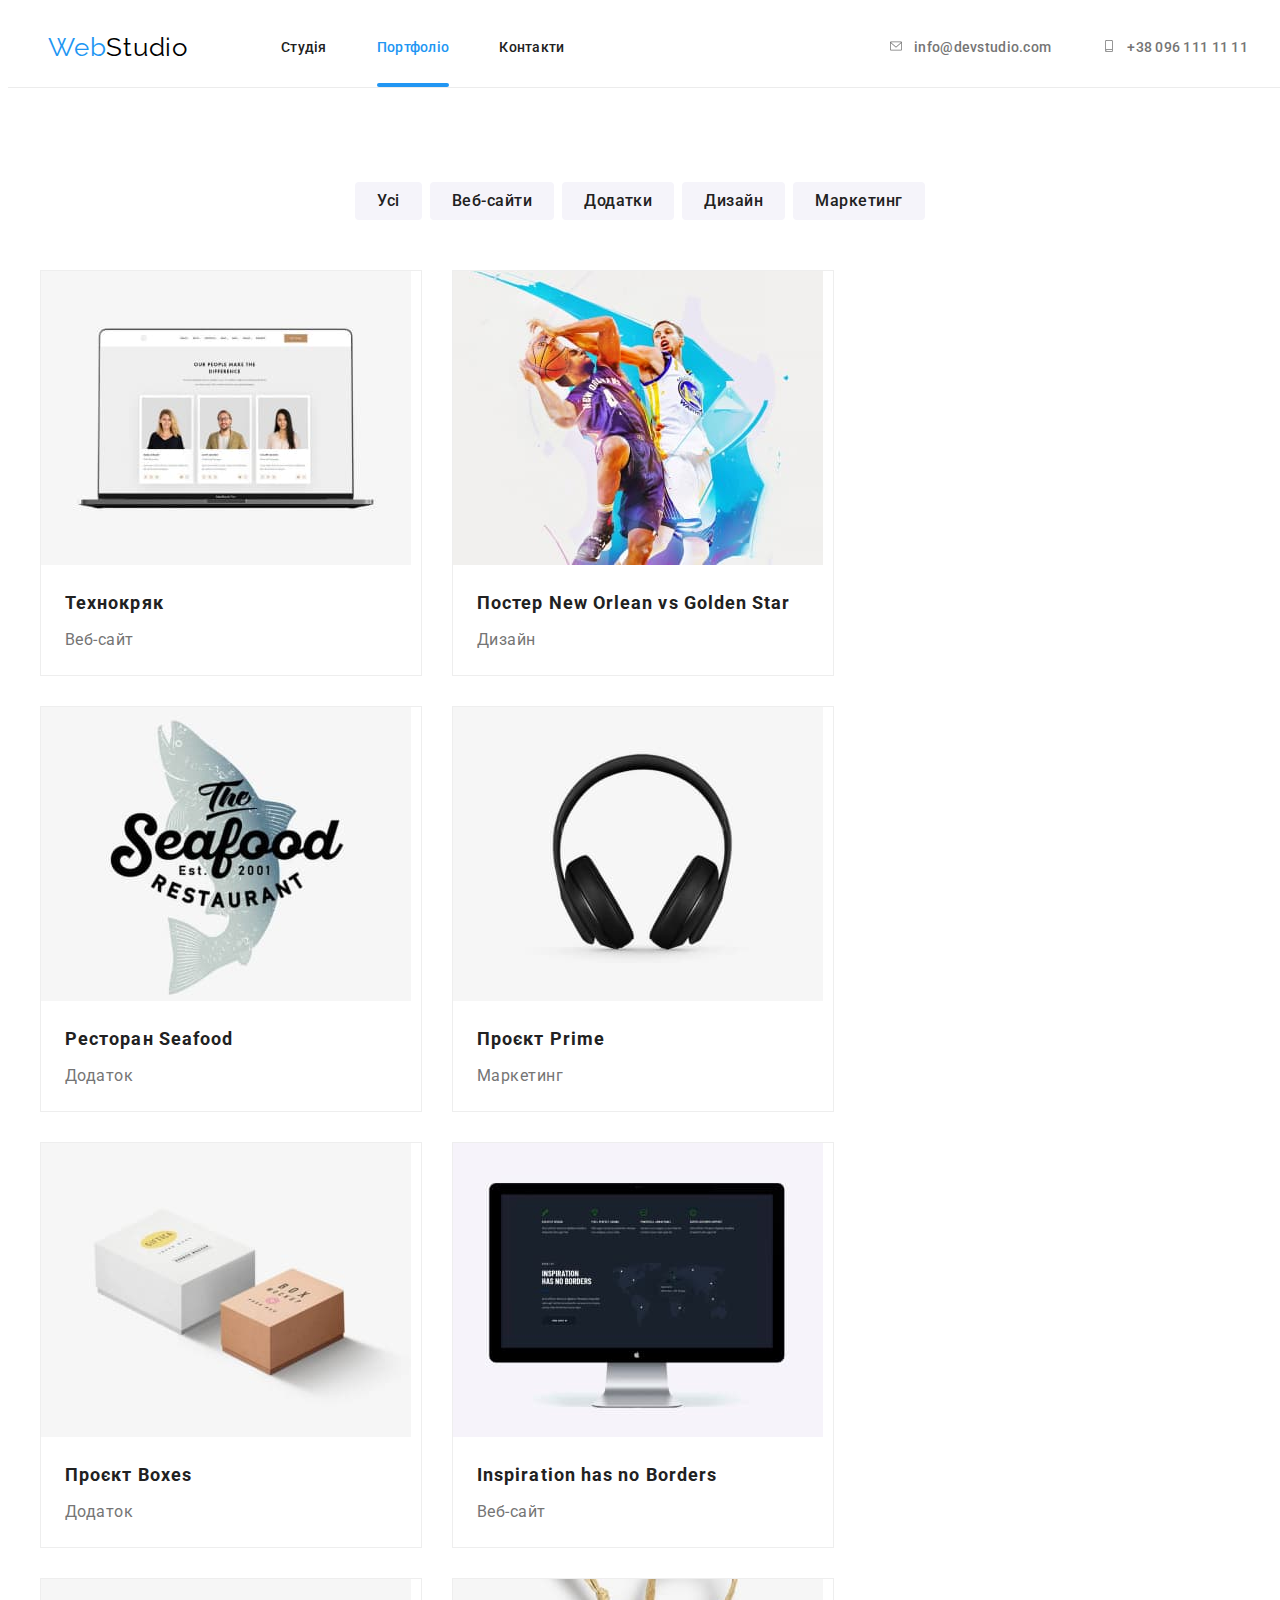
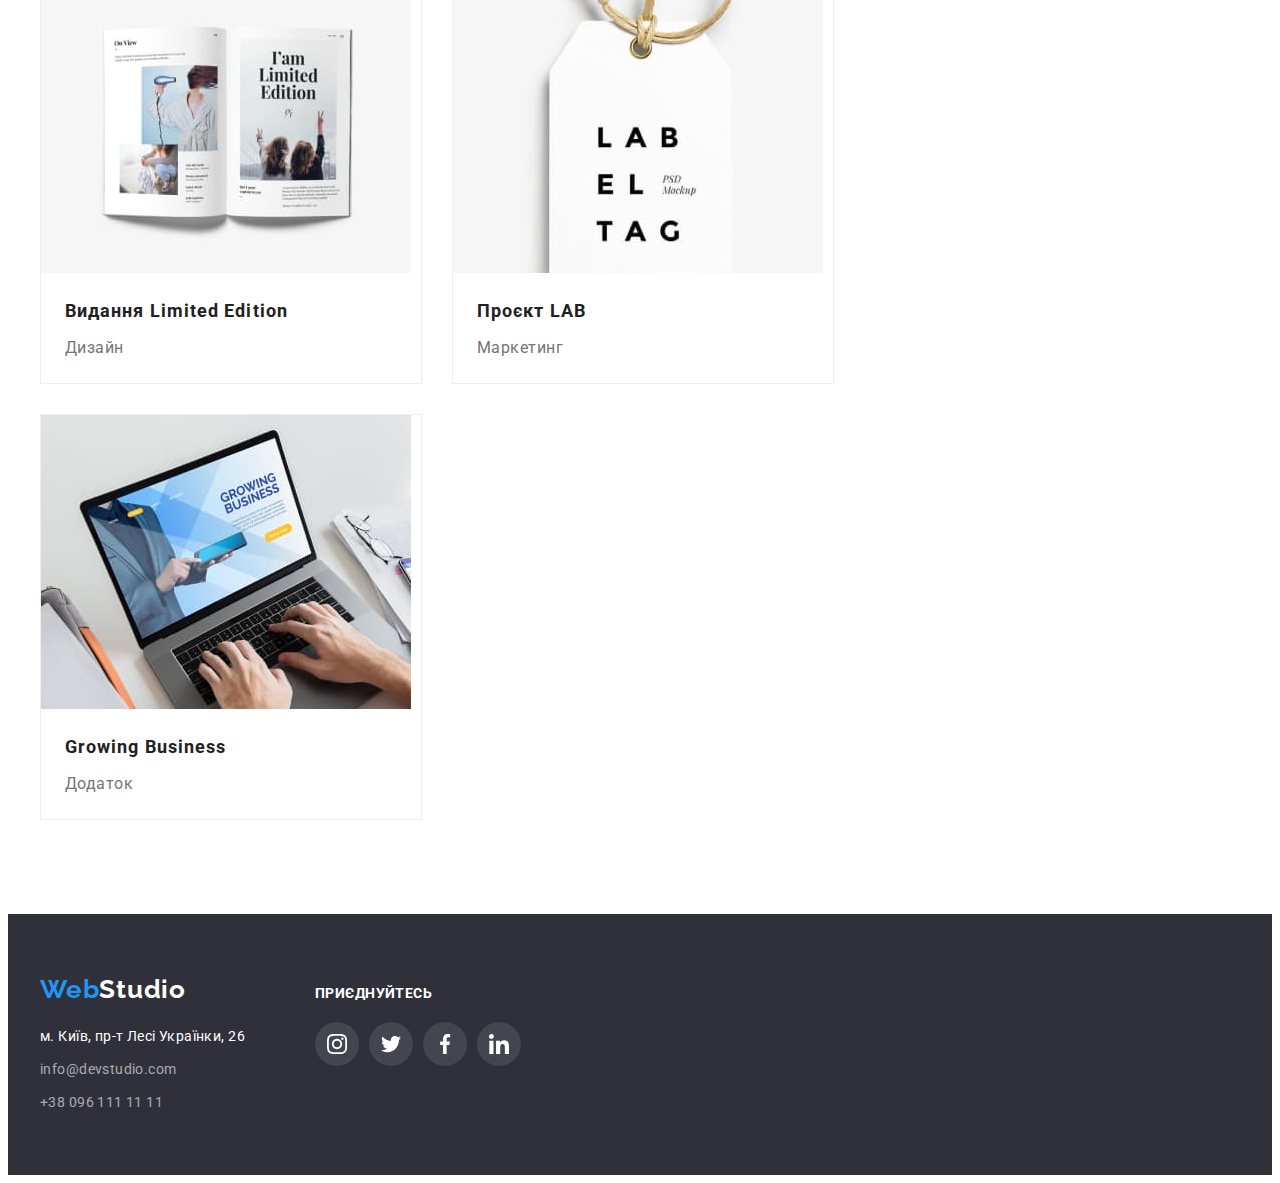
==== commit 7104a783: "update css" ====
--- a/portfolio.html
+++ b/portfolio.html
@@ -36,14 +36,13 @@
             </nav>
             <ul class="header-list header-connect">
                 <li class="header-item list">
-                    <a class="header-contact header-container" href="mailto:info@devstudio.com"><svg class="header-icon"
-                            width="16" height="12">
+                    <a class="header-contact" href="mailto:info@devstudio.com"><svg class="header-icon" width="16"
+                            height="12">
                             <use href="./images/icons.svg#envelope"></use>
                         </svg>info@devstudio.com</a>
                 </li>
                 <li class="header-item list">
-                    <a class="header-contact header-container" href="tel:+380961111111"><svg class="header-icon"
-                            width="16" height="12">
+                    <a class="header-contact" href="tel:+380961111111"><svg class="header-icon" width="16" height="12">
                             <use href="./images/icons.svg#smartphone"></use>
                         </svg>+38 096 111 11 11</a>
                 </li>
--- a/css/styles.css
+++ b/css/styles.css
@@ -87,6 +87,8 @@
 
 .header-connect {
   margin-left: auto;
+  display: flex;
+  align-items: center;
 }
 .header-link,
 .header-contact {
@@ -96,6 +98,7 @@
   line-height: 1.14;
   letter-spacing: 0.02em;
   position: relative;
+  padding-bottom: 32px;
 }
 .header-link {
   color: var(--tittle-text-color);
@@ -140,7 +143,7 @@
   border-radius: 2px;
   background-color: var(--secondary-link-color);
   position: absolute;
-  bottom: -32.5px;
+  bottom: 0px;
 }
 
 .header-contact::after,
@@ -152,7 +155,7 @@
   border-radius: 2px;
   background-color: var(--secondary-link-color);
   position: absolute;
-  bottom: -32.5px;
+  bottom: 0px;
   transform: scaleX(0);
   transition: transform var(--time-delay) var(--timing-function);
 }
@@ -166,7 +169,7 @@
   border-radius: 2px;
   background-color: var(--secondary-link-color);
   position: absolute;
-  bottom: -32.5px;
+  bottom: 0px;
   transform: scaleX(0);
   transition: transform var(--time-delay) var(--timing-function);
 }
@@ -179,6 +182,7 @@
 .header-link:focus::after {
   transform: scaleX(1);
 }
+
 /* Main */
 .main {
   padding-top: 80px;
@@ -497,6 +501,7 @@
   background-color: rgba(0, 0, 0, 0.2);
   transition: opacity var(--time-delay) var(--timing-function),
     visibility var(--time-delay) var(--timing-function);
+  z-index: 2;
 }
 
 .modal {
